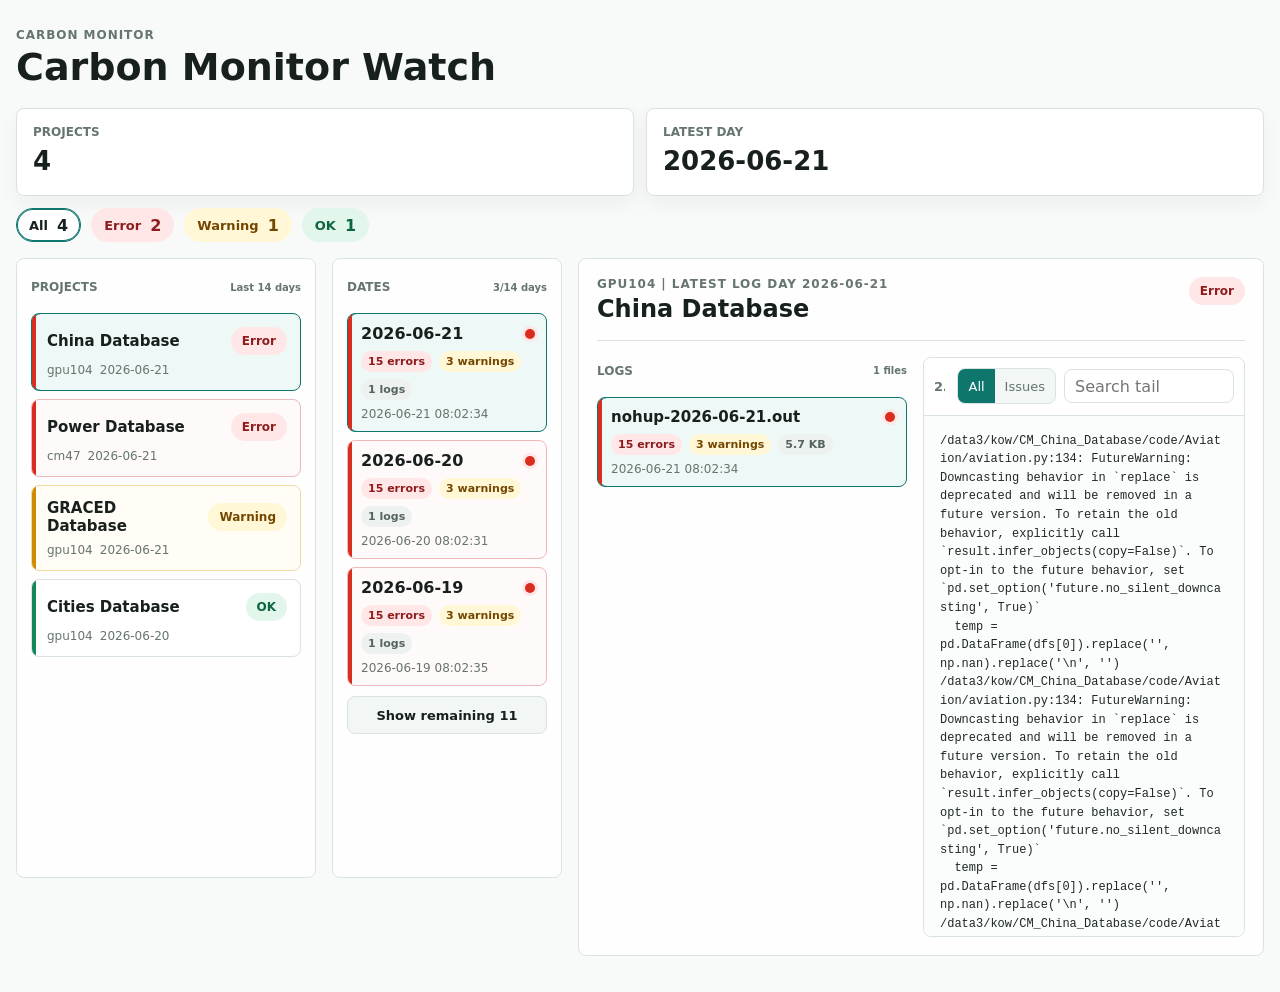
==== index.html @ bafed676 "Initial Carbon Monitor Watch pages site" ====
<!doctype html>
<html lang="en">
  <head>
    <meta charset="utf-8" />
    <meta name="viewport" content="width=device-width, initial-scale=1" />
    <title>Carbon Monitor Watch</title>
    <link rel="stylesheet" href="styles.css" />
  </head>
  <body>
    <div class="shell">
      <header class="topbar">
        <div>
          <p class="eyebrow">Carbon Monitor</p>
          <h1>Carbon Monitor Watch</h1>
        </div>
      </header>

      <section class="metrics" aria-label="Summary">
        <div class="metric">
          <span class="metric-label">Projects</span>
          <strong id="metricProjects">-</strong>
        </div>
        <div class="metric">
          <span class="metric-label">Latest Day</span>
          <strong id="metricLatest">-</strong>
        </div>
      </section>

      <section id="statusSummary" class="status-summary" aria-label="Project status summary"></section>

      <main class="workspace">
        <aside class="project-panel">
          <div class="panel-title">
            <span>Projects</span>
            <small id="generatedAt">-</small>
          </div>
          <div id="projectList" class="project-list"></div>
        </aside>

        <section class="date-panel">
          <div class="panel-title">
            <span>Dates</span>
            <small id="dateCount">-</small>
          </div>
          <div id="dateList" class="date-list"></div>
          <div class="date-list-footer">
            <button id="showMoreDatesButton" class="show-more-button" type="button" hidden>Show more</button>
          </div>
        </section>

        <section class="log-panel">
          <div class="project-heading">
            <div>
              <p id="projectMeta" class="eyebrow">-</p>
              <h2 id="projectName">Select a project</h2>
            </div>
            <span id="projectStatus" class="status-pill status-unknown">Unknown</span>
          </div>

          <div class="log-layout">
            <div class="log-list-wrap">
              <div class="panel-title">
                <span>Logs</span>
                <small id="logCount">-</small>
              </div>
              <div id="logList" class="log-list"></div>
            </div>

            <div class="viewer">
              <div class="viewer-toolbar">
                <div id="selectedLogName" class="selected-log">No log selected</div>
                <div class="viewer-controls">
                  <div class="segmented" aria-label="Line filter">
                    <button id="allLinesButton" class="active" type="button">All</button>
                    <button id="issueLinesButton" type="button">Issues</button>
                  </div>
                  <input id="searchInput" type="search" placeholder="Search tail" />
                </div>
              </div>
              <pre id="logContent" class="log-content">Loading...</pre>
            </div>
          </div>
        </section>
      </main>
    </div>

    <script src="app.js"></script>
  </body>
</html>
---- styles.css ----
:root {
  color-scheme: light;
  --bg: #f7faf9;
  --surface: #ffffff;
  --surface-soft: #f2f6f5;
  --line: #d9e3df;
  --ink: #17201c;
  --muted: #66756f;
  --teal: #0f766e;
  --blue: #2b6c8a;
  --status-ok: #15855a;
  --status-ok-bg: #e3f6ec;
  --status-ok-fg: #0d6542;
  --status-warning: #d18b00;
  --status-warning-bg: #fff7d6;
  --status-warning-fg: #744700;
  --status-error: #d92d20;
  --status-error-bg: #ffe7e7;
  --status-error-fg: #8f1d1d;
  --status-stale: #2b6c8a;
  --status-stale-bg: #e6f1f6;
  --status-stale-fg: #225570;
  --status-muted-bg: #edf1ef;
  --status-muted-fg: #56645e;
  --shadow: 0 8px 20px rgba(24, 39, 32, 0.05);
}

* {
  box-sizing: border-box;
}

body {
  margin: 0;
  min-width: 320px;
  background: var(--bg);
  color: var(--ink);
  font-family: Inter, ui-sans-serif, system-ui, -apple-system, BlinkMacSystemFont, "Segoe UI", sans-serif;
  letter-spacing: 0;
}

button,
input {
  font: inherit;
}

button {
  cursor: pointer;
}

.shell {
  width: min(1480px, calc(100vw - 32px));
  margin: 0 auto;
  padding: 28px 0 36px;
}

.topbar {
  display: flex;
  align-items: center;
  justify-content: space-between;
  gap: 20px;
  margin-bottom: 20px;
}

.eyebrow {
  margin: 0 0 5px;
  color: var(--muted);
  font-size: 12px;
  font-weight: 700;
  letter-spacing: 0.08em;
  text-transform: uppercase;
}

h1,
h2 {
  margin: 0;
  letter-spacing: 0;
}

h1 {
  font-size: clamp(26px, 3vw, 38px);
  line-height: 1.08;
}

h2 {
  font-size: 24px;
  line-height: 1.15;
}

.actions {
  display: flex;
  gap: 10px;
  flex-wrap: wrap;
  justify-content: flex-end;
}

.primary-button,
.ghost-button {
  min-height: 40px;
  border-radius: 8px;
  padding: 0 16px;
  border: 1px solid var(--line);
  background: var(--surface);
  color: var(--ink);
}

.primary-button {
  border-color: var(--teal);
  background: var(--teal);
  color: #fff;
}

.primary-button:hover,
.ghost-button:hover,
.primary-button:focus-visible,
.ghost-button:focus-visible,
.show-more-button:focus-visible,
.segmented button:focus-visible,
input[type="search"]:focus-visible {
  outline: 3px solid rgba(15, 118, 110, 0.18);
  outline-offset: 2px;
}

.metrics {
  display: grid;
  grid-template-columns: repeat(2, minmax(0, 1fr));
  gap: 12px;
  margin-bottom: 16px;
}

.status-summary {
  display: flex;
  flex-wrap: wrap;
  gap: 10px;
  margin: -4px 0 16px;
}

.status-chip {
  display: inline-flex;
  min-height: 34px;
  align-items: center;
  gap: 9px;
  border: 1px solid transparent;
  border-radius: 999px;
  padding: 0 12px;
  font-size: 13px;
  font-weight: 800;
  background: var(--surface);
  color: var(--ink);
  transition: border-color 140ms ease, box-shadow 140ms ease, transform 140ms ease;
}

.status-chip:hover {
  transform: translateY(-1px);
}

.status-chip:focus-visible {
  outline: 3px solid rgba(15, 118, 110, 0.18);
  outline-offset: 2px;
}

.status-chip.active {
  border-color: var(--teal);
  box-shadow: inset 0 0 0 1px var(--teal);
}

.status-all {
  border-color: var(--line);
  background: var(--surface);
  color: var(--ink);
}

.status-chip strong {
  font-size: 16px;
}

.metric {
  min-height: 88px;
  padding: 16px;
  border: 1px solid var(--line);
  border-radius: 8px;
  background: var(--surface);
  box-shadow: var(--shadow);
}

.metric-label {
  display: block;
  color: var(--muted);
  font-size: 12px;
  font-weight: 700;
  text-transform: uppercase;
}

.metric strong {
  display: block;
  margin-top: 8px;
  font-size: 26px;
  line-height: 1.1;
  white-space: nowrap;
}

.workspace {
  display: grid;
  grid-template-columns: minmax(250px, 300px) minmax(190px, 230px) minmax(0, 1fr);
  gap: 16px;
  align-items: start;
}

.project-panel,
.date-panel,
.log-panel {
  min-height: 620px;
  border: 1px solid var(--line);
  border-radius: 8px;
  background: rgba(255, 255, 255, 0.86);
}

.project-panel,
.date-panel {
  padding: 14px;
}

.log-panel {
  padding: 18px;
}

.panel-title {
  display: flex;
  min-height: 28px;
  align-items: center;
  justify-content: space-between;
  gap: 10px;
  color: var(--muted);
  font-size: 12px;
  font-weight: 800;
  text-transform: uppercase;
}

.panel-title small {
  color: var(--muted);
  font-weight: 650;
  text-transform: none;
}

.project-list,
.date-list,
.log-list {
  display: grid;
  gap: 8px;
  margin-top: 12px;
}

.date-list-footer {
  margin-top: 10px;
}

.show-more-button {
  width: 100%;
  min-height: 38px;
  border: 1px solid var(--line);
  border-radius: 8px;
  background: var(--surface-soft);
  color: var(--ink);
  font-size: 13px;
  font-weight: 750;
}

.show-more-button:hover {
  border-color: var(--teal);
}

.show-more-button:disabled {
  cursor: wait;
  opacity: 0.68;
}

.project-card,
.date-item,
.log-item {
  position: relative;
  width: 100%;
  border: 1px solid var(--line);
  border-radius: 8px;
  background: var(--surface);
  color: var(--ink);
  text-align: left;
  overflow: hidden;
  transition: border-color 140ms ease, background 140ms ease, transform 140ms ease;
}

.project-card::before,
.date-item::before,
.log-item::before {
  position: absolute;
  inset: 0 auto 0 0;
  width: 4px;
  content: "";
  background: #9aa7a1;
}

.project-card:hover,
.date-item:hover,
.log-item:hover {
  border-color: #b9c9c3;
  transform: translateY(-1px);
}

.project-card:focus-visible,
.date-item:focus-visible,
.log-item:focus-visible {
  outline: 3px solid rgba(15, 118, 110, 0.2);
  outline-offset: 2px;
}

.project-card {
  padding: 13px 13px 13px 15px;
}

.tone-ok::before {
  background: var(--status-ok);
}

.tone-warning::before {
  background: var(--status-warning);
}

.tone-error::before {
  background: var(--status-error);
}

.tone-stale::before {
  background: var(--status-stale);
}

.tone-unknown::before,
.tone-empty::before {
  background: #8a9791;
}

.project-card.tone-error,
.date-item.tone-error,
.log-item.tone-error {
  border-color: #f0b8b8;
  background: #fffafa;
}

.project-card.tone-warning,
.date-item.tone-warning,
.log-item.tone-warning {
  border-color: #efdca5;
  background: #fffdf5;
}

.project-card.active,
.date-item.active,
.log-item.active {
  border-color: var(--teal);
  background: #eef8f6;
  box-shadow: inset 2px 0 0 var(--teal);
}

.project-card-top,
.log-item-top {
  display: flex;
  align-items: center;
  justify-content: space-between;
  gap: 10px;
}

.project-card strong,
.log-item strong {
  min-width: 0;
  overflow-wrap: anywhere;
  font-size: 15px;
}

.project-card-meta,
.log-meta,
.date-meta {
  display: flex;
  flex-wrap: wrap;
  gap: 7px;
  margin-top: 8px;
  color: var(--muted);
  font-size: 12px;
}

.date-item,
.log-item {
  padding: 10px 11px 10px 13px;
}

.date-main {
  display: flex;
  align-items: center;
  justify-content: space-between;
  gap: 8px;
  font-weight: 750;
}

.status-dot {
  width: 10px;
  height: 10px;
  flex: 0 0 10px;
  border-radius: 999px;
  background: var(--muted);
}

.dot-warning {
  border-radius: 3px;
}

.dot-error {
  box-shadow: 0 0 0 3px var(--status-error-bg);
}

.status-pill {
  display: inline-flex;
  min-height: 28px;
  align-items: center;
  border-radius: 999px;
  padding: 0 11px;
  font-size: 12px;
  font-weight: 800;
}

.issue-chip {
  display: inline-flex;
  min-height: 21px;
  align-items: center;
  border-radius: 999px;
  padding: 0 7px;
  font-size: 11px;
  font-weight: 800;
}

.issue-error {
  background: var(--status-error-bg);
  color: var(--status-error-fg);
}

.issue-warning {
  background: var(--status-warning-bg);
  color: var(--status-warning-fg);
}

.issue-muted {
  background: var(--status-muted-bg);
  color: var(--status-muted-fg);
}

.status-ok,
.dot-ok {
  background: var(--status-ok-bg);
  color: var(--status-ok-fg);
}

.dot-ok {
  background: var(--status-ok);
}

.status-warning,
.dot-warning {
  background: var(--status-warning-bg);
  color: var(--status-warning-fg);
}

.dot-warning {
  background: var(--status-warning);
}

.status-error,
.dot-error {
  background: var(--status-error-bg);
  color: var(--status-error-fg);
}

.dot-error {
  background: var(--status-error);
}

.status-stale,
.dot-stale {
  background: var(--status-stale-bg);
  color: var(--status-stale-fg);
}

.dot-stale {
  background: var(--status-stale);
}

.status-unknown,
.status-empty,
.dot-unknown,
.dot-empty {
  background: var(--status-muted-bg);
  color: var(--status-muted-fg);
}

.dot-unknown,
.dot-empty {
  background: #89958d;
}

.project-heading {
  display: flex;
  min-height: 58px;
  align-items: flex-start;
  justify-content: space-between;
  gap: 18px;
  padding-bottom: 16px;
  border-bottom: 1px solid var(--line);
}

.log-layout {
  display: grid;
  grid-template-columns: minmax(230px, 310px) minmax(0, 1fr);
  gap: 16px;
  margin-top: 16px;
}

.log-list-wrap {
  min-width: 0;
}

.viewer {
  min-width: 0;
  border: 1px solid var(--line);
  border-radius: 8px;
  background: #ffffff;
  overflow: hidden;
}

.viewer-toolbar {
  display: flex;
  min-height: 58px;
  align-items: center;
  justify-content: space-between;
  gap: 12px;
  padding: 10px;
  border-bottom: 1px solid var(--line);
  background: var(--surface);
}

.selected-log {
  min-width: 0;
  overflow: hidden;
  color: var(--muted);
  font-size: 13px;
  font-weight: 750;
  text-overflow: ellipsis;
  white-space: nowrap;
}

.viewer-controls {
  display: flex;
  align-items: center;
  gap: 8px;
}

.segmented {
  display: inline-flex;
  border: 1px solid var(--line);
  border-radius: 8px;
  background: var(--surface-soft);
  overflow: hidden;
}

.segmented button {
  min-height: 34px;
  border: 0;
  padding: 0 10px;
  background: transparent;
  color: var(--muted);
  font-size: 13px;
}

.segmented button.active {
  background: var(--teal);
  color: #fff;
}

input[type="search"] {
  width: 170px;
  min-height: 34px;
  border: 1px solid var(--line);
  border-radius: 8px;
  padding: 0 10px;
  background: #fff;
  color: var(--ink);
}

.log-content {
  height: 520px;
  margin: 0;
  padding: 16px;
  overflow: auto;
  background: #fbfdfc;
  color: #1f2924;
  font-family: ui-monospace, SFMono-Regular, Menlo, Consolas, "Liberation Mono", monospace;
  font-size: 12px;
  line-height: 1.55;
  white-space: pre-wrap;
  overflow-wrap: anywhere;
}

.empty-state {
  color: var(--muted);
  font-size: 13px;
}

@media (max-width: 1150px) {
  .workspace {
    grid-template-columns: minmax(220px, 280px) minmax(0, 1fr);
  }

  .date-panel {
    min-height: auto;
  }

  .log-panel {
    grid-column: 1 / -1;
  }
}

@media (max-width: 760px) {
  .shell {
    width: min(100% - 20px, 1480px);
    padding-top: 18px;
  }

  .topbar,
  .project-heading,
  .viewer-toolbar {
    align-items: stretch;
    flex-direction: column;
  }

  .project-heading .status-pill {
    align-self: flex-start;
  }

  .metrics,
  .workspace,
  .log-layout {
    grid-template-columns: 1fr;
  }

  .project-panel,
  .date-panel,
  .log-panel {
    min-height: auto;
  }

  .metric strong {
    white-space: normal;
  }

  .viewer-controls {
    align-items: stretch;
    flex-direction: column;
  }

  input[type="search"] {
    width: 100%;
  }

  .log-content {
    height: 420px;
  }
}
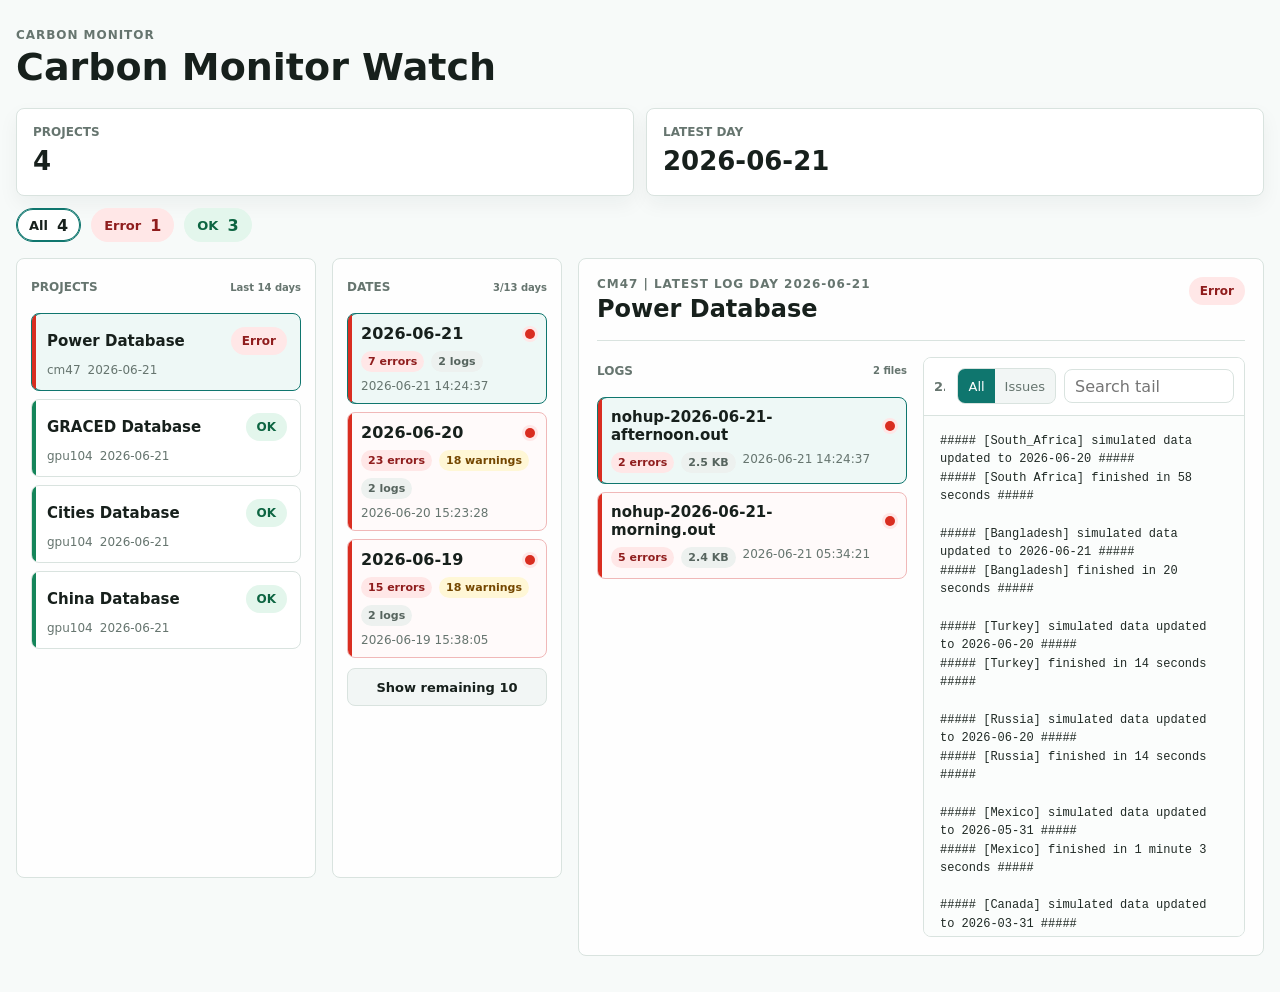
==== commit 295bf09e: "Support markdown logs" ====
--- a/index.html
+++ b/index.html
@@ -77,7 +77,7 @@
                   <input id="searchInput" type="search" placeholder="Search tail" />
                 </div>
               </div>
-              <pre id="logContent" class="log-content">Loading...</pre>
+              <div id="logContent" class="log-content">Loading...</div>
             </div>
           </div>
         </section>
--- a/styles.css
+++ b/styles.css
@@ -603,6 +603,57 @@
   overflow-wrap: anywhere;
 }
 
+.log-content.markdown-content {
+  white-space: normal;
+}
+
+.log-content.markdown-content h3,
+.log-content.markdown-content h4,
+.log-content.markdown-content p,
+.log-content.markdown-content ul {
+  margin: 0;
+}
+
+.log-content.markdown-content h3 {
+  margin: 18px 0 10px;
+  color: var(--ink);
+  font-family: inherit;
+  font-size: 16px;
+}
+
+.log-content.markdown-content h4 {
+  margin: 14px 0 8px;
+  color: var(--ink);
+  font-family: inherit;
+  font-size: 14px;
+}
+
+.log-content.markdown-content ul {
+  display: grid;
+  gap: 7px;
+  padding-left: 18px;
+}
+
+.log-content.markdown-content li,
+.log-content.markdown-content p {
+  font-family: inherit;
+  font-size: 13px;
+  line-height: 1.6;
+}
+
+.log-content.markdown-content code {
+  border-radius: 5px;
+  padding: 1px 5px;
+  background: var(--surface-soft);
+  color: var(--ink);
+  font-family: ui-monospace, SFMono-Regular, Menlo, Consolas, "Liberation Mono", monospace;
+  font-size: 12px;
+}
+
+.md-spacer {
+  height: 10px;
+}
+
 .empty-state {
   color: var(--muted);
   font-size: 13px;
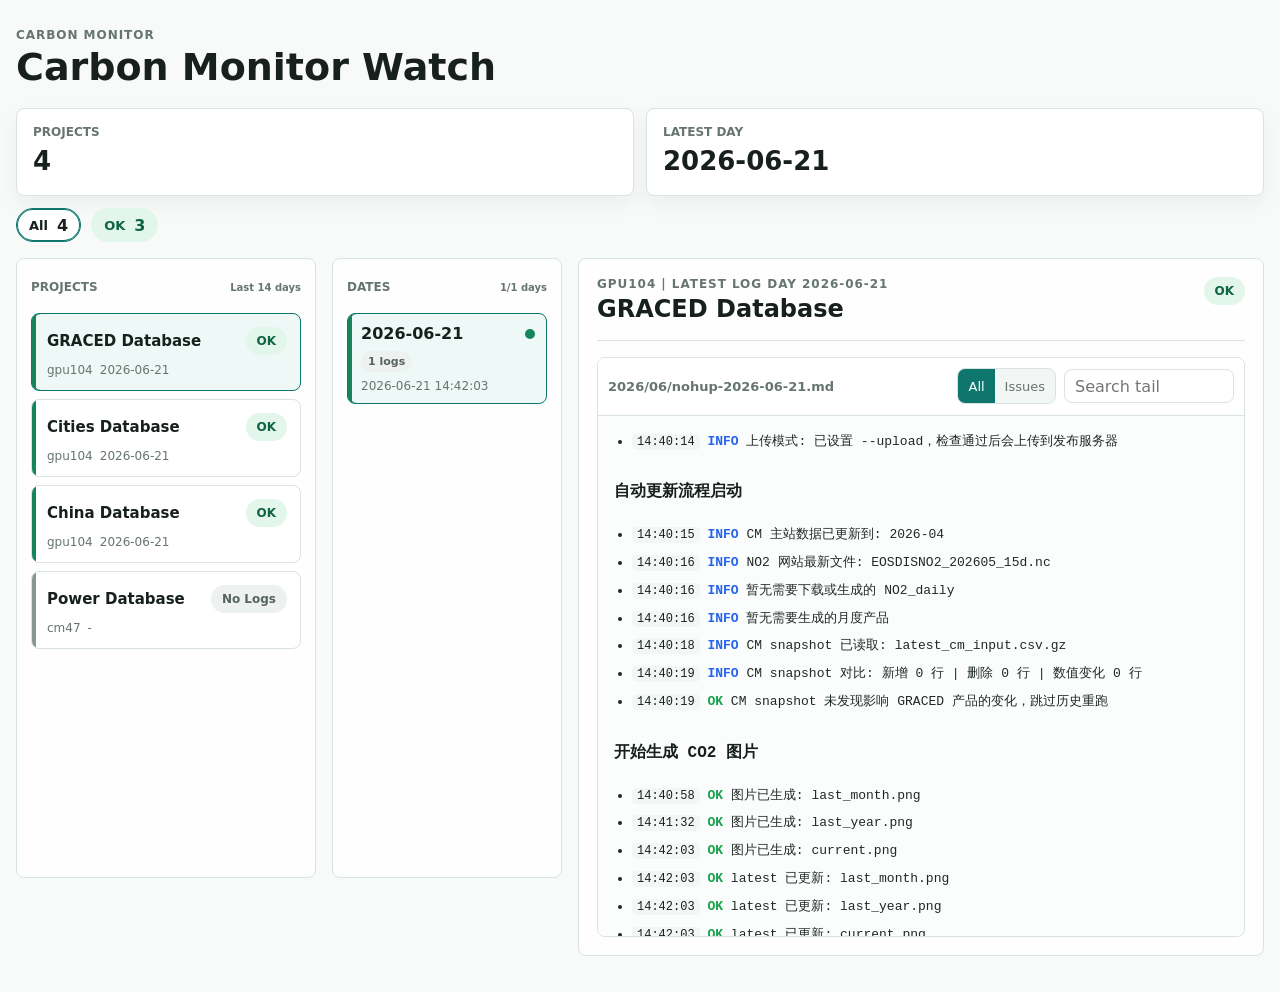
==== commit ff27b90b: "Improve markdown log viewer layout" ====
--- a/index.html
+++ b/index.html
@@ -58,14 +58,6 @@
           </div>
 
           <div class="log-layout">
-            <div class="log-list-wrap">
-              <div class="panel-title">
-                <span>Logs</span>
-                <small id="logCount">-</small>
-              </div>
-              <div id="logList" class="log-list"></div>
-            </div>
-
             <div class="viewer">
               <div class="viewer-toolbar">
                 <div id="selectedLogName" class="selected-log">No log selected</div>
--- a/styles.css
+++ b/styles.css
@@ -512,14 +512,8 @@
 }
 
 .log-layout {
-  display: grid;
-  grid-template-columns: minmax(230px, 310px) minmax(0, 1fr);
-  gap: 16px;
+  display: block;
   margin-top: 16px;
-}
-
-.log-list-wrap {
-  min-width: 0;
 }
 
 .viewer {
@@ -610,7 +604,8 @@
 .log-content.markdown-content h3,
 .log-content.markdown-content h4,
 .log-content.markdown-content p,
-.log-content.markdown-content ul {
+.log-content.markdown-content ul,
+.log-content.markdown-content pre {
   margin: 0;
 }
 
@@ -632,6 +627,17 @@
   display: grid;
   gap: 7px;
   padding-left: 18px;
+}
+
+.log-content.markdown-content pre {
+  margin: 10px 0 12px;
+  border: 1px solid var(--line);
+  border-radius: 8px;
+  padding: 12px;
+  overflow-x: auto;
+  background: #f5f8f7;
+  color: #1f2924;
+  white-space: pre-wrap;
 }
 
 .log-content.markdown-content li,
@@ -650,6 +656,14 @@
   font-size: 12px;
 }
 
+.log-content.markdown-content pre code {
+  display: block;
+  padding: 0;
+  background: transparent;
+  font-size: 12px;
+  line-height: 1.6;
+}
+
 .md-spacer {
   height: 10px;
 }
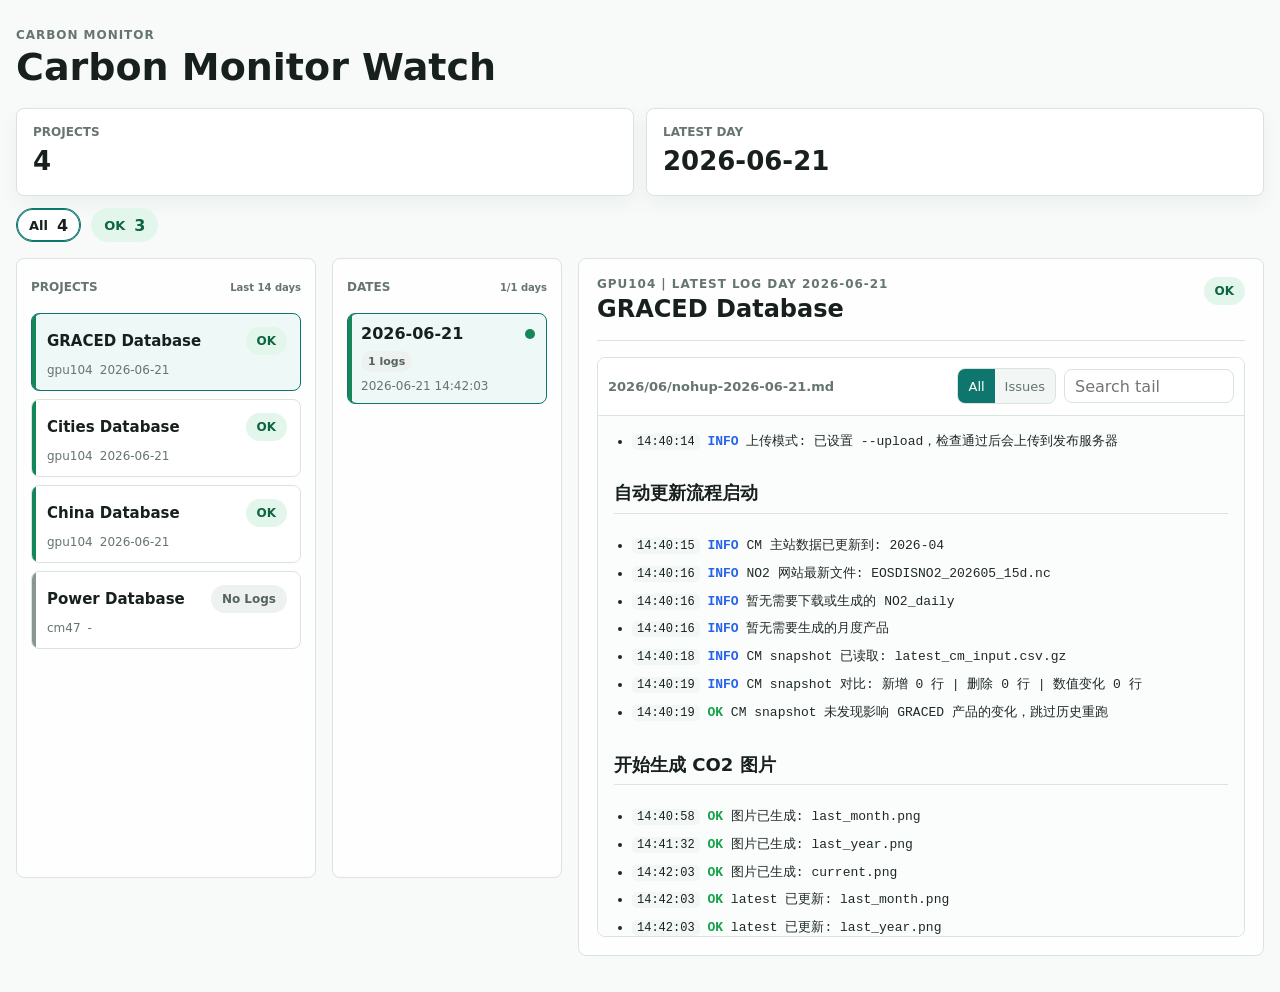
==== commit ade38f18: "Improve markdown log viewer rendering" ====
--- a/index.html
+++ b/index.html
@@ -4,7 +4,7 @@
     <meta charset="utf-8" />
     <meta name="viewport" content="width=device-width, initial-scale=1" />
     <title>Carbon Monitor Watch</title>
-    <link rel="stylesheet" href="styles.css" />
+    <link rel="stylesheet" href="styles.css?v=20260621-md-headings" />
   </head>
   <body>
     <div class="shell">
@@ -76,6 +76,6 @@
       </main>
     </div>
 
-    <script src="app.js"></script>
+    <script src="app.js?v=20260621-md-headings"></script>
   </body>
 </html>
--- a/styles.css
+++ b/styles.css
@@ -518,6 +518,7 @@
 
 .viewer {
   min-width: 0;
+  width: 100%;
   border: 1px solid var(--line);
   border-radius: 8px;
   background: #ffffff;
@@ -601,6 +602,8 @@
   white-space: normal;
 }
 
+.log-content.markdown-content h1,
+.log-content.markdown-content h2,
 .log-content.markdown-content h3,
 .log-content.markdown-content h4,
 .log-content.markdown-content p,
@@ -609,18 +612,41 @@
   margin: 0;
 }
 
+.log-content.markdown-content h1,
+.log-content.markdown-content h2 {
+  margin: 20px 0 12px;
+  border-bottom: 1px solid var(--line);
+  padding-bottom: 8px;
+  color: var(--ink);
+  font-family: Inter, ui-sans-serif, system-ui, -apple-system, BlinkMacSystemFont, "Segoe UI", sans-serif;
+  font-weight: 800;
+  line-height: 1.25;
+}
+
+.log-content.markdown-content h1 {
+  font-size: 21px;
+}
+
+.log-content.markdown-content h2 {
+  font-size: 18px;
+}
+
 .log-content.markdown-content h3 {
-  margin: 18px 0 10px;
-  color: var(--ink);
-  font-family: inherit;
-  font-size: 16px;
+  margin: 16px 0 8px;
+  color: var(--ink);
+  font-family: Inter, ui-sans-serif, system-ui, -apple-system, BlinkMacSystemFont, "Segoe UI", sans-serif;
+  font-size: 15px;
+  font-weight: 800;
+  line-height: 1.25;
 }
 
 .log-content.markdown-content h4 {
   margin: 14px 0 8px;
   color: var(--ink);
-  font-family: inherit;
+  font-family: Inter, ui-sans-serif, system-ui, -apple-system, BlinkMacSystemFont, "Segoe UI", sans-serif;
   font-size: 14px;
+  font-weight: 800;
+  line-height: 1.25;
 }
 
 .log-content.markdown-content ul {
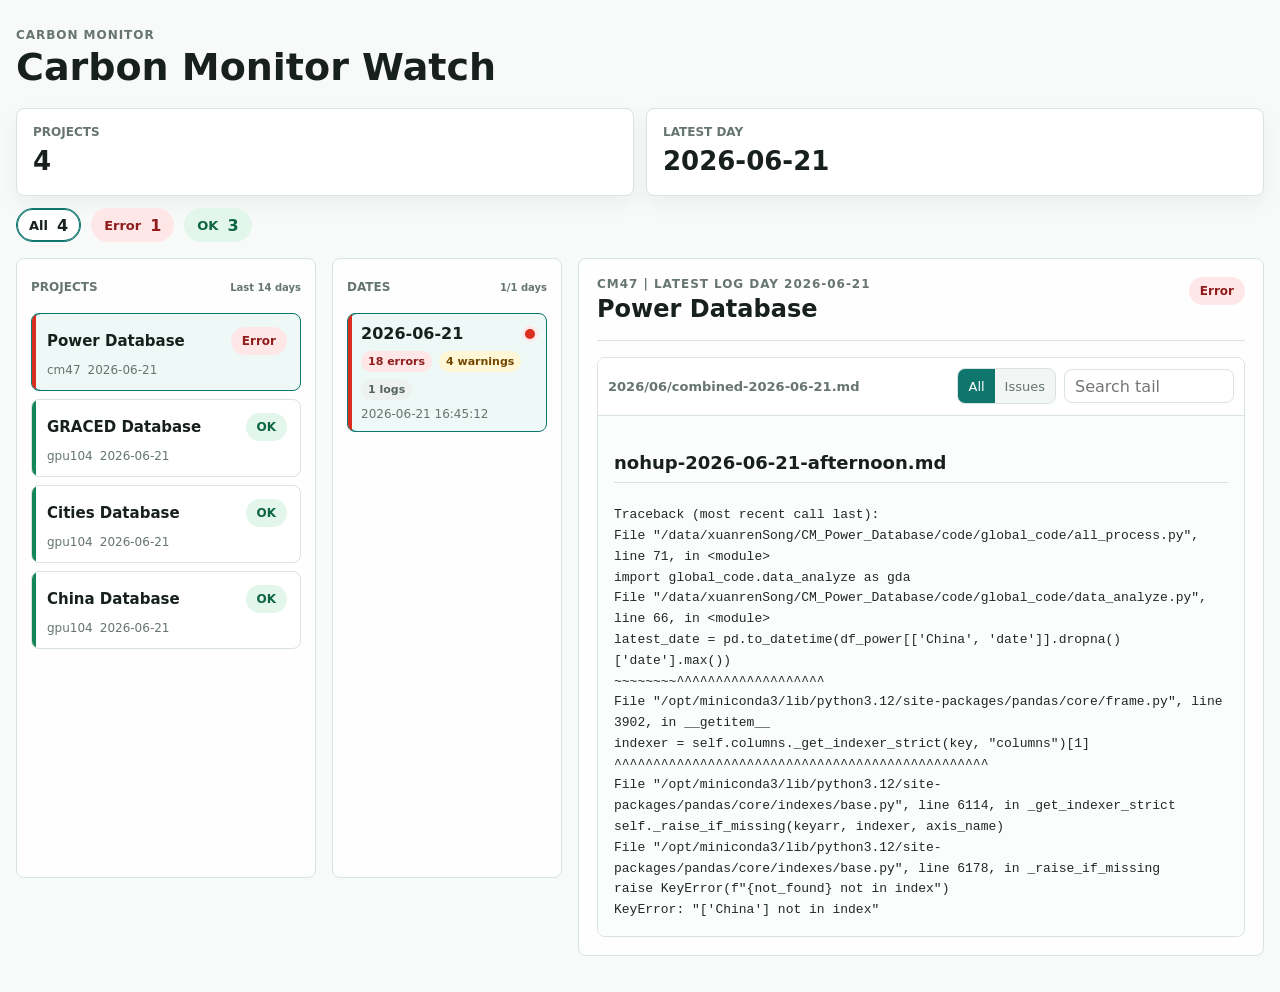
==== commit 08e6dc48: "Update Carbon Monitor Watch data 2026-06-21" ====
--- a/index.html
+++ b/index.html
@@ -4,7 +4,7 @@
     <meta charset="utf-8" />
     <meta name="viewport" content="width=device-width, initial-scale=1" />
     <title>Carbon Monitor Watch</title>
-    <link rel="stylesheet" href="styles.css?v=20260621-md-headings" />
+    <link rel="stylesheet" href="styles.css?v=20260621-data-cache" />
   </head>
   <body>
     <div class="shell">
@@ -76,6 +76,6 @@
       </main>
     </div>
 
-    <script src="app.js?v=20260621-md-headings"></script>
+    <script src="app.js?v=20260621-data-cache"></script>
   </body>
 </html>
